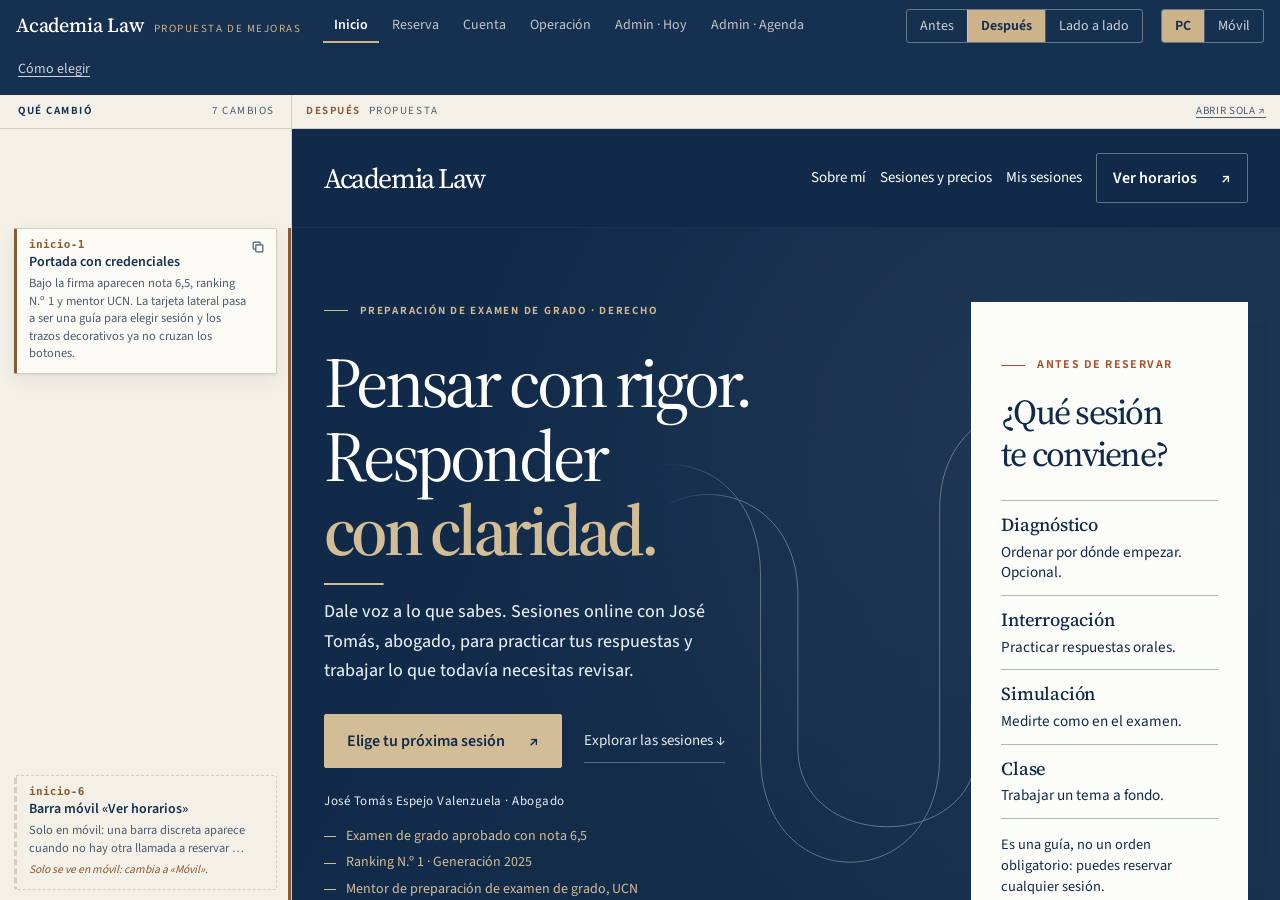
==== v2/index.html @ 195be753 "Versión de prueba en /v2: antes, después y lado a lado con un código por cambio" ====
<!doctype html>
<html lang="es">
<head>
<meta charset="utf-8">
<meta name="viewport" content="width=device-width,initial-scale=1">
<meta name="robots" content="noindex,nofollow">
<title>Academia Law · Propuesta de mejoras</title>
<style>
@font-face{font-family:"Source Serif";src:url("sitio/propuesta/visual/assets/fonts/source-serif-4.ttf") format("truetype");font-weight:200 900;font-display:swap}
@font-face{font-family:"Source Sans";src:url("sitio/propuesta/visual/assets/fonts/source-sans-3.ttf") format("truetype");font-weight:200 900;font-display:swap}
:root{--tinta:#16304f;--tinta-2:#4b5d70;--papel:#fbfaf5;--crema:#f3f0e7;--fondo:#e7e4da;--linea:#d3cfc2;--cobre:#8a5a33;--cobre-suave:#f1e6d8;--oro:#cdb38a;--sombra:0 1px 2px #16304f14,0 6px 18px #16304f12}
*{box-sizing:border-box}
html,body{margin:0;height:100%;overflow:hidden}
body{height:100dvh;display:grid;grid-template-rows:auto minmax(0,1fr) auto;background:var(--fondo);color:var(--tinta);font:14px/1.45 "Source Sans",system-ui,sans-serif;-webkit-font-smoothing:antialiased}
button,select{font:inherit;color:inherit}
button{cursor:pointer}
:focus-visible{outline:2px solid var(--cobre);outline-offset:2px}

/* Barra superior */
.barra{display:flex;align-items:center;gap:10px 18px;flex-wrap:wrap;padding:9px 16px;background:var(--tinta);color:#fff}
.marca{display:flex;align-items:baseline;gap:10px;margin-right:4px;white-space:nowrap}
.marca strong{font:500 20px/1 "Source Serif",Georgia,serif;letter-spacing:-.01em}
.marca span{font-size:11px;letter-spacing:.14em;text-transform:uppercase;color:var(--oro)}
.pantallas{display:flex;gap:2px;flex-wrap:wrap}
.pantallas button{padding:6px 11px;border:0;border-bottom:2px solid transparent;background:none;color:#ffffffb8;white-space:nowrap}
.pantallas button:hover{color:#fff}
.pantallas button[aria-current="true"]{color:#fff;border-bottom-color:var(--oro);font-weight:600}
#pantalla-sel{display:none;padding:7px 9px;border:1px solid #ffffff55;border-radius:3px;background:var(--tinta);color:#fff}
.grupo{display:inline-flex;border:1px solid #ffffff59;border-radius:3px;overflow:hidden}
.grupo button{padding:6px 13px;border:0;border-left:1px solid #ffffff38;background:none;color:#ffffffc7;white-space:nowrap}
.grupo button:first-child{border-left:0}
.grupo button[aria-pressed="true"]{background:var(--oro);color:var(--tinta);font-weight:650}
.grupo.modo{margin-left:auto}
.enlace{padding:6px 2px;border:0;background:none;color:#ffffffc7;text-decoration:underline;text-underline-offset:3px;white-space:nowrap}
.enlace:hover{color:#fff}

/* Zona central */
.vista{display:grid;grid-template-columns:292px minmax(0,1fr);min-height:0}
.riel{position:relative;min-height:0;overflow:hidden;background:var(--crema);border-right:1px solid var(--linea)}
.riel-cab{position:absolute;inset:0 0 auto 0;height:34px;display:flex;align-items:center;justify-content:space-between;gap:8px;padding:0 16px 0 18px;border-bottom:1px solid var(--linea);background:var(--crema);z-index:3;font-size:11px;letter-spacing:.14em;text-transform:uppercase;color:var(--tinta-2)}
.riel-cab b{font-weight:650;color:var(--tinta)}
.notas{position:absolute;inset:34px 0 0 0;overflow:hidden}
.tramo{position:absolute;right:0;width:3px;background:var(--cobre);opacity:.35;transition:opacity .15s}
.tramo.activo{opacity:1}
.nota{position:absolute;left:14px;right:14px;display:block;padding:9px 30px 10px 12px;border:1px solid var(--linea);border-left:3px solid var(--oro);border-radius:2px;background:var(--papel);text-align:left;box-shadow:0 1px 1px #16304f0a;transition:border-color .15s,box-shadow .15s}
.nota:hover{box-shadow:var(--sombra)}
.nota.activa{border-left-color:var(--cobre);box-shadow:var(--sombra);z-index:2}
.nota .cod{display:block;font:600 11px/1.2 ui-monospace,SFMono-Regular,Consolas,monospace;letter-spacing:.03em;color:var(--cobre)}
.nota strong{display:block;margin-top:3px;font:600 14px/1.25 "Source Sans",system-ui,sans-serif}
.nota .det{display:-webkit-box;-webkit-box-orient:vertical;-webkit-line-clamp:2;overflow:hidden;margin-top:4px;font-size:12.5px;line-height:1.4;color:var(--tinta-2)}
.nota.activa .det,.nota:hover .det{display:block}
.nota .aviso{display:block;margin-top:5px;font-size:11.5px;font-style:italic;color:var(--cobre)}
.nota .aviso[hidden]{display:none}
.nota.sin-bloque{border-left-color:var(--linea);border-style:dashed;background:none;box-shadow:none}
.copiar{position:absolute;top:6px;right:6px;width:24px;height:24px;display:grid;place-items:center;padding:0;border:0;border-radius:2px;background:none;color:var(--tinta-2);opacity:0;transition:opacity .15s}
.nota:hover .copiar,.nota.activa .copiar,.copiar:focus-visible{opacity:1}
.copiar:hover{background:var(--cobre-suave);color:var(--cobre)}
.copiar svg{width:14px;height:14px}
.vacio{position:absolute;left:18px;right:18px;top:18px;margin:0;font-size:13px;color:var(--tinta-2)}

.escena{position:relative;min-width:0;min-height:0}
.marco{position:absolute;inset:0;display:grid;grid-template-rows:34px minmax(0,1fr)}
.rotulo{display:flex;align-items:center;gap:8px;margin:0;padding:0 14px;border-bottom:1px solid var(--linea);background:var(--crema);font-size:11px;letter-spacing:.14em;text-transform:uppercase;color:var(--tinta-2);white-space:nowrap;overflow:hidden}
.rotulo b{font-weight:650;color:var(--tinta)}
.rotulo a{margin-left:auto;color:inherit;letter-spacing:.06em;text-underline-offset:3px}
.marco[data-lado="despues"] .rotulo b{color:var(--cobre)}
.lienzo{position:relative;overflow:hidden;min-height:0;background:var(--fondo)}
.lienzo iframe{position:absolute;top:0;left:0;border:0;background:#fff;transform-origin:0 0}
.escena[data-ancho="movil"] .lienzo iframe{box-shadow:0 0 0 1px var(--linea),var(--sombra)}
.escena[data-modo="antes"] .marco[data-lado="despues"],.escena[data-modo="despues"] .marco[data-lado="antes"]{visibility:hidden;pointer-events:none}
.escena[data-modo="lado"] .marco[data-lado="antes"]{right:auto;width:calc(50% - 1px);border-right:1px solid var(--linea)}
.escena[data-modo="lado"] .marco[data-lado="despues"]{left:auto;width:50%}

/* Marcas sobre el borde (pantallas angostas, sin riel) */
.marcas{position:absolute;inset:0;pointer-events:none;display:none;overflow:hidden}
.marcas .tramo{left:0;right:auto;opacity:.75}
.punto{position:absolute;left:3px;min-width:19px;height:19px;padding:0 4px;border:0;border-radius:10px;background:var(--cobre);color:#fff;font:650 10.5px/19px "Source Sans",system-ui,sans-serif;text-align:center;pointer-events:auto;box-shadow:0 1px 3px #0003}
.punto.activo{background:var(--tinta)}

/* Barra inferior (pantallas angostas) */
.pie{display:none;align-items:stretch;gap:0;background:var(--papel);border-top:1px solid var(--linea)}
.pie button{border:0;background:none}
.pie .paso{width:46px;font-size:20px;color:var(--tinta)}
.pie .paso:disabled{opacity:.3}
.pie .actual{flex:1;min-width:0;padding:8px 4px;text-align:left}
.pie .actual em{display:block;font:600 11px/1.2 ui-monospace,Consolas,monospace;font-style:normal;color:var(--cobre)}
.pie .actual strong{display:block;font-size:14px;font-weight:600;white-space:nowrap;overflow:hidden;text-overflow:ellipsis}

dialog{max-width:min(560px,calc(100vw - 28px));max-height:calc(100dvh - 28px);padding:0;border:0;border-top:3px solid var(--cobre);border-radius:2px;background:var(--papel);color:var(--tinta);box-shadow:0 18px 60px #0b1b2e55}
dialog::backdrop{background:#0b1b2e73}
.dlg{padding:22px 24px 20px;overflow:auto}
.dlg h2{margin:0 0 10px;font:500 24px/1.15 "Source Serif",Georgia,serif;letter-spacing:-.01em}
.dlg h3{margin:18px 0 6px;font-size:11px;letter-spacing:.14em;text-transform:uppercase;color:var(--tinta-2)}
.dlg p,.dlg li{font-size:14.5px;line-height:1.5}
.dlg ol{margin:0;padding-left:20px}
.dlg li{margin:5px 0}
.dlg code{padding:1px 5px;border-radius:2px;background:var(--cobre-suave);font:600 12.5px ui-monospace,Consolas,monospace;color:var(--cobre)}
.dlg .fino{font-size:12.5px;color:var(--tinta-2)}
.indice{display:grid;gap:0;margin:0;padding:0;list-style:none}
.indice li{margin:0}
.indice button{display:grid;grid-template-columns:96px 1fr;gap:10px;width:100%;padding:6px 8px;border:0;border-radius:2px;background:none;text-align:left}
.indice button:hover{background:var(--cobre-suave)}
.indice em{font:600 12px/1.5 ui-monospace,Consolas,monospace;font-style:normal;color:var(--cobre)}
.dlg-pie{display:flex;justify-content:flex-end;gap:10px;margin-top:18px}
.btn{padding:8px 16px;border:1px solid var(--tinta);border-radius:2px;background:var(--tinta);color:#fff;font-weight:600}
.btn.sec{background:none;color:var(--tinta)}
.sr{position:absolute;width:1px;height:1px;overflow:hidden;clip-path:inset(50%)}

@media(max-width:1180px){.pantallas{display:none}#pantalla-sel{display:block}}
@media(max-width:820px){
 .vista{grid-template-columns:minmax(0,1fr)}.riel{display:none}.marcas{display:block}.pie{display:flex}
 .barra{gap:8px 10px;padding:8px 10px}.marca span,[data-solo="ancho"],[data-modo-btn="lado"]{display:none}.marca strong{font-size:17px}
 .grupo.modo{margin-left:auto}.grupo button{padding:6px 11px}#pantalla-sel{max-width:44vw}
 .marco{grid-template-rows:26px minmax(0,1fr)}.rotulo{font-size:10px;padding:0 10px}.rotulo a{display:none}
}
</style>
</head>
<body>
<header class="barra">
 <div class="marca"><strong>Academia Law</strong><span>Propuesta de mejoras</span></div>
 <nav class="pantallas" id="pantallas" aria-label="Pantalla"></nav>
 <select id="pantalla-sel" aria-label="Pantalla"></select>
 <div class="grupo modo" role="group" aria-label="Versión">
  <button type="button" data-modo-btn="antes" title="Sitio actual (tecla 1)">Antes</button>
  <button type="button" data-modo-btn="despues" title="Propuesta (tecla 2)">Después</button>
  <button type="button" data-modo-btn="lado" title="Las dos a la vez (tecla 3)">Lado a lado</button>
 </div>
 <div class="grupo" role="group" aria-label="Dispositivo" data-solo="ancho">
  <button type="button" data-ancho-btn="pc">PC</button>
  <button type="button" data-ancho-btn="movil">Móvil</button>
 </div>
 <button type="button" class="enlace" id="ayuda-btn">Cómo elegir</button>
</header>

<main class="vista">
 <aside class="riel" aria-label="Cambios de esta pantalla">
  <div class="riel-cab"><b id="riel-titulo">Qué cambia</b><span id="riel-cuenta"></span></div>
  <div class="notas" id="notas"></div>
 </aside>
 <div class="escena" id="escena" data-modo="despues" data-ancho="pc">
  <section class="marco" data-lado="antes" aria-label="Antes: sitio actual">
   <p class="rotulo"><b>Antes</b> sitio actual <a id="abrir-antes" target="_blank" rel="noopener">Abrir sola ↗</a></p>
   <div class="lienzo"><iframe id="f-antes" title="Sitio actual"></iframe><div class="marcas" data-marcas="antes"></div></div>
  </section>
  <section class="marco" data-lado="despues" aria-label="Después: propuesta">
   <p class="rotulo"><b>Después</b> propuesta <a id="abrir-despues" target="_blank" rel="noopener">Abrir sola ↗</a></p>
   <div class="lienzo"><iframe id="f-despues" title="Propuesta"></iframe><div class="marcas" data-marcas="despues"></div></div>
  </section>
 </div>
</main>

<footer class="pie">
 <button type="button" class="paso" id="prev" aria-label="Cambio anterior">‹</button>
 <button type="button" class="actual" id="actual" aria-haspopup="dialog"><em id="actual-cod"></em><strong id="actual-tit"></strong></button>
 <button type="button" class="paso" id="next" aria-label="Cambio siguiente">›</button>
</footer>

<dialog id="ayuda" aria-labelledby="ayuda-t"><div class="dlg">
 <h2 id="ayuda-t">Cómo elegir qué adoptar</h2>
 <ol>
  <li>Recorre cada pantalla. Los bloques marcados al margen son los que cambian; cada uno tiene un <strong>código</strong>, por ejemplo <code>inicio-3</code>.</li>
  <li>Alterna <strong>Antes</strong> y <strong>Después</strong> para compararlo con el sitio de hoy.</li>
  <li>Dile a tu asistente de IA qué códigos no quieres: «apaga <code>inicio-3</code> y <code>cuenta-5</code>». Cada código es una línea en <code>plataforma/public/visual/mejoras.js</code>; borrarla devuelve esa parte a como está hoy.</li>
 </ol>
 <p class="fino">El resto de la guía para el asistente está en <code>plataforma/PROPUESTA.md</code>, dentro del pull request. Esta vista usa datos ficticios y no guarda nada.</p>
 <h3>Todos los cambios</h3>
 <ul class="indice" id="indice"></ul>
 <div class="dlg-pie"><form method="dialog"><button class="btn">Entendido</button></form></div>
</div></dialog>

<dialog id="hoja" aria-labelledby="hoja-t"><div class="dlg">
 <p class="fino" style="margin:0"><code id="hoja-cod"></code></p>
 <h2 id="hoja-t" style="margin-top:8px"></h2>
 <p id="hoja-det"></p>
 <div class="dlg-pie"><button type="button" class="btn sec" id="hoja-copiar">Copiar código</button><form method="dialog"><button class="btn">Cerrar</button></form></div>
</div></dialog>
<div id="live" class="sr" role="status" aria-live="polite"></div>

<script>
'use strict';
const $ = (id) => document.getElementById(id);
const clamp = (v, a, b) => Math.max(a, Math.min(b, v));
const params = new URLSearchParams(location.search);
const LADOS = ['antes', 'despues'];
const marco = { antes: $('f-antes'), despues: $('f-despues') };
const ICONO_COPIAR = '<svg viewBox="0 0 16 16" fill="none" stroke="currentColor" stroke-width="1.4" aria-hidden="true"><rect x="5.5" y="5.5" width="8" height="8" rx="1"/><path d="M10.5 5.5v-2a1 1 0 0 0-1-1h-6a1 1 0 0 0-1 1v6a1 1 0 0 0 1 1h2"/></svg>';

let datos = { pantallas: [], cambios: {} };
let pantalla = 'home', modo = 'despues', ancho = 'pc';
let entradas = [], cambio = null, seguirHasta = 0, irPendiente = null;
const geo = { antes: null, despues: null }, escala = { antes: 1, despues: 1 }, listo = { antes: false, despues: false };

const angosto = () => matchMedia('(max-width:820px)').matches;
const principal = () => (modo === 'antes' ? 'antes' : 'despues');   // marco que guía el riel
const otro = (l) => (l === 'antes' ? 'despues' : 'antes');
const selector = (e, lado) => (lado === 'antes' ? e.antes : e.despues);

function urlSitio(lado) {
  const admin = pantalla === 'admin' || pantalla === 'agenda';
  const u = new URL('sitio/' + (lado === 'antes' ? 'original' : 'propuesta') + '/index.html', location.href);
  u.searchParams.set('view', admin ? 'admin' : pantalla);
  u.searchParams.set('escenario', admin ? 'admin' : 'student');
  if (pantalla === 'agenda') u.searchParams.set('cmp', 'agenda');
  if (pantalla === 'operation') u.searchParams.set('operation', 'op-fixture-c');
  if (lado === 'despues' && params.get('mejoras')) u.searchParams.set('mejoras', params.get('mejoras'));
  return u.href;
}
const enviar = (lado, msg) => marco[lado].contentWindow?.postMessage(msg, location.origin);
const estadoPara = (lado) => ({ type: 'academia-compare', cmd: 'estado', solo: false, vacio: '', foco: null, escala: escala[lado],
  entradas: entradas.map((e, i) => ({ id: e.codigo, n: i + 1, titulo: e.titulo, sel: selector(e, lado) })) });

/* Tamaño de cada marco: ancho real de página y escala para que quepa. */
function ajustar() {
  for (const lado of LADOS) {
    const f = marco[lado], l = f.parentElement, W = l.clientWidth, H = l.clientHeight;
    if (!W || !H) continue;
    const pagina = angosto() ? W : ancho === 'movil' ? Math.min(390, W) : modo === 'lado' ? Math.max(W, 1180) : W;
    const k = Math.min(1, W / pagina);
    f.style.width = pagina + 'px';
    f.style.height = Math.ceil(H / k) + 'px';
    f.style.left = Math.max(0, Math.round((W - pagina * k) / 2)) + 'px';
    f.style.transform = k === 1 ? 'none' : 'scale(' + k + ')';
    if (Math.abs(k - escala[lado]) > 0.0005) { escala[lado] = k; enviar(lado, { type: 'academia-compare', cmd: 'escala', escala: k }); }
  }
  pintar();
}

/* Correspondencia de posición entre los dos sitios, anclada en los bloques con cambios. */
function mapear(desde, hacia, y) {
  const gX = geo[desde], gO = geo[hacia];
  if (!gX || !gO) return null;
  const alto = marco[desde].parentElement.clientHeight / (escala[desde] || 1), ref = y + alto * 0.3;
  const o = new Map(gO.b.map((b) => [b.id, b]));
  const bx = gX.b.filter((b) => o.has(b.id) && b.h > 0).sort((a, b) => a.t - b.t);
  if (!bx.length) return gX.m > 0 ? (y / gX.m) * gO.m : 0;
  let dentro = null;
  for (const b of bx) if (ref >= b.t && ref < b.t + b.h && (!dentro || b.h < dentro.h)) dentro = b;
  let refO;
  if (dentro) { const q = o.get(dentro.id); refO = q.t + ((ref - dentro.t) / dentro.h) * q.h; }
  else {
    const prev = bx.filter((b) => b.t + b.h <= ref).at(-1), next = bx.find((b) => b.t > ref);
    if (!prev) { const q = o.get(next.id); refO = next.t > 0 ? (ref / next.t) * q.t : 0; }
    else if (!next) { const q = o.get(prev.id); refO = q.t + q.h + (ref - prev.t - prev.h); }
    else { const p = o.get(prev.id), q = o.get(next.id), a = prev.t + prev.h, b = next.t, oa = p.t + p.h, ob = q.t; refO = ob >= oa && b > a ? oa + ((ref - a) / (b - a)) * (ob - oa) : oa + (ref - a); }
  }
  return clamp(Math.round(refO - alto * 0.3), 0, gO.m);
}

/* Riel de notas (pantallas anchas) y marcas sobre el borde (angostas). */
function nota(e) {
  const n = document.createElement('div'); n.className = 'nota'; n.dataset.id = e.codigo; n.tabIndex = 0; n.setAttribute('role', 'button');
  n.innerHTML = '<span class="cod"></span><strong></strong><span class="det"></span><span class="aviso" hidden></span><button type="button" class="copiar" title="Copiar código">' + ICONO_COPIAR + '<span class="sr">Copiar código</span></button>';
  n.querySelector('.cod').textContent = e.codigo; n.querySelector('strong').textContent = e.titulo; n.querySelector('.det').textContent = e.detalle;
  n.setAttribute('aria-label', e.codigo + ': ' + e.titulo + '. ' + e.detalle);
  return n;
}
function pintar() {
  const lado = principal(), g = geo[lado], k = escala[lado];
  $('riel-titulo').textContent = modo === 'antes' ? 'Qué va a cambiar' : 'Qué cambió';
  $('riel-cuenta').textContent = entradas.length ? entradas.length + (entradas.length === 1 ? ' cambio' : ' cambios') : '';
  const caja = $('notas'), H = caja.clientHeight, vivos = new Set();
  if (caja.offsetParent !== null) {
    const bloques = new Map((g ? g.b : []).map((b) => [b.id, b]));
    let piso = 0;
    const sueltas = [];
    for (const e of entradas) {
      const b = bloques.get(e.codigo);
      if (!b) { if (g) sueltas.push(e); continue; }
      const top = (b.t - g.y) * k, alto = Math.max(6, b.h * k);
      if (!(top < H && top + alto > 0)) continue;
      let tr = caja.querySelector('.tramo[data-id="' + e.codigo + '"]'), no = caja.querySelector('.nota[data-id="' + e.codigo + '"]');
      if (!tr) { tr = document.createElement('div'); tr.className = 'tramo'; tr.dataset.id = e.codigo; caja.append(tr); }
      if (!no) { no = nota(e); caja.append(no); }
      vivos.add(tr); vivos.add(no);
      no.classList.remove('sin-bloque'); no.querySelector('.aviso').hidden = true;
      const act = e.codigo === cambio; tr.classList.toggle('activo', act); no.classList.toggle('activa', act);
      tr.style.top = top + 'px'; tr.style.height = alto + 'px';
      const h = no.offsetHeight || 60;
      let y = clamp(top, 10, Math.max(10, top + alto - h));
      y = Math.max(Math.min(y, H - h - 10), piso + 8);
      no.style.top = y + 'px'; piso = y + h;
    }
    // Cambios sin bloque en esta versión o ancho: se listan al final, sin tramo.
    let fondo = H - 10;
    for (const e of sueltas.reverse()) {
      let no = caja.querySelector('.nota[data-id="' + e.codigo + '"]');
      if (!no) { no = nota(e); caja.append(no); }
      vivos.add(no); no.classList.add('sin-bloque'); no.classList.toggle('activa', e.codigo === cambio);
      const av = no.querySelector('.aviso'); av.hidden = false;
      av.textContent = selector(e, lado) === null ? 'Es nuevo: no existe en el sitio actual.' : e.solo === 'movil' ? 'Solo se ve en móvil: cambia a «Móvil».' : 'No está a la vista en esta versión.';
      const h = no.offsetHeight || 70; fondo -= h; if (fondo < piso + 8) { no.remove(); vivos.delete(no); fondo += h; continue; }
      no.style.top = fondo + 'px'; fondo -= 8;
    }
    for (const n of Array.from(caja.children)) if (!vivos.has(n)) n.remove();
    if (!caja.children.length) { const p = document.createElement('p'); p.className = 'vacio'; p.textContent = !g ? 'Cargando…' : entradas.length ? 'Ningún cambio a la vista aquí: sigue bajando.' : 'Esta pantalla no tiene cambios.'; caja.append(p); }
  }
  for (const l of LADOS) {
    const capa = document.querySelector('[data-marcas="' + l + '"]'), gl = geo[l], kl = escala[l], Hl = capa.clientHeight, x0 = parseFloat(marco[l].style.left) || 0;
    const usados = new Set();
    if (capa.offsetParent !== null && gl) entradas.forEach((e, i) => {
      const b = gl.b.find((x) => x.id === e.codigo); if (!b) return;
      const top = (b.t - gl.y) * kl, alto = Math.max(6, b.h * kl); if (!(top < Hl && top + alto > 0)) return;
      let tr = capa.querySelector('.tramo[data-id="' + e.codigo + '"]'), pt = capa.querySelector('.punto[data-id="' + e.codigo + '"]');
      if (!tr) { tr = document.createElement('div'); tr.className = 'tramo'; tr.dataset.id = e.codigo; capa.append(tr); }
      if (!pt) { pt = document.createElement('button'); pt.type = 'button'; pt.className = 'punto'; pt.dataset.id = e.codigo; pt.textContent = i + 1; pt.setAttribute('aria-label', 'Cambio ' + e.codigo + ': ' + e.titulo); capa.append(pt); }
      usados.add(tr); usados.add(pt);
      tr.style.left = x0 + 'px'; tr.style.top = top + 'px'; tr.style.height = alto + 'px';
      pt.style.left = x0 + 3 + 'px'; pt.style.top = clamp(top + 4, 4, Math.max(4, top + alto - 23)) + 'px';
      pt.classList.toggle('activo', e.codigo === cambio);
    });
    for (const n of Array.from(capa.children)) if (!usados.has(n)) n.remove();
  }
  const i = entradas.findIndex((e) => e.codigo === cambio), e = entradas[i];
  $('actual-cod').textContent = e ? e.codigo + ' · ' + (i + 1) + ' de ' + entradas.length : '';
  $('actual-tit').textContent = e ? e.titulo : 'Sin cambios en esta pantalla';
  $('prev').disabled = i <= 0; $('next').disabled = i < 0 || i >= entradas.length - 1;
}

function seguir() {
  const lado = principal(), g = geo[lado];
  if (!g || performance.now() < seguirHasta || !g.b.length) return;
  const ref = g.y + (marco[lado].parentElement.clientHeight / (escala[lado] || 1)) * 0.3;
  let mejor = null;
  for (const b of g.b) if (b.t <= ref && (!mejor || b.t >= mejor.t)) mejor = b;
  if (!mejor) mejor = g.b.reduce((a, b) => (b.t < a.t ? b : a));
  if (mejor.id !== cambio && entradas.some((e) => e.codigo === mejor.id)) { cambio = mejor.id; guardarURL(); }
}
function elegir(id, anunciar = true) {
  const e = entradas.find((x) => x.codigo === id); if (!e) return;
  cambio = id; seguirHasta = performance.now() + 1200;
  for (const l of LADOS) enviar(l, { type: 'academia-compare', cmd: 'ir', id, f: 0, margen: 28 });
  guardarURL(); pintar();
  if (anunciar) $('live').textContent = 'Cambio ' + e.codigo + ': ' + e.titulo;
}
function mover(d) { const i = entradas.findIndex((e) => e.codigo === cambio), n = entradas[clamp(i + d, 0, entradas.length - 1)]; if (n && n.codigo !== cambio) elegir(n.codigo); }
async function copiar(codigo, boton) {
  try { await navigator.clipboard.writeText(codigo); $('live').textContent = 'Código ' + codigo + ' copiado'; if (boton) { boton.dataset.t = boton.textContent; boton.textContent = 'Copiado ✓'; setTimeout(() => { boton.textContent = boton.dataset.t; }, 1500); } }
  catch { $('live').textContent = codigo; }
}

function guardarURL() {
  const u = new URL(location.href);
  u.searchParams.set('view', pantalla); u.searchParams.set('modo', modo);
  if (ancho === 'movil') u.searchParams.set('ancho', 'movil'); else u.searchParams.delete('ancho');
  if (cambio) u.searchParams.set('cambio', cambio); else u.searchParams.delete('cambio');
  history.replaceState(null, '', u);
}
function pintarControles() {
  for (const b of document.querySelectorAll('[data-modo-btn]')) b.setAttribute('aria-pressed', String(b.dataset.modoBtn === modo));
  for (const b of document.querySelectorAll('[data-ancho-btn]')) b.setAttribute('aria-pressed', String(b.dataset.anchoBtn === ancho));
  for (const b of $('pantallas').children) b.setAttribute('aria-current', String(b.dataset.id === pantalla));
  $('pantalla-sel').value = pantalla;
  $('escena').dataset.modo = modo; $('escena').dataset.ancho = ancho;
}
function fijarModo(m) { if (!['antes', 'despues', 'lado'].includes(m) || (m === 'lado' && angosto())) return; modo = m; pintarControles(); guardarURL(); requestAnimationFrame(ajustar); $('live').textContent = m === 'antes' ? 'Antes: sitio actual' : m === 'despues' ? 'Después: propuesta' : 'Lado a lado'; }
function fijarAncho(a) { ancho = a === 'movil' ? 'movil' : 'pc'; pintarControles(); guardarURL(); requestAnimationFrame(ajustar); }
function fijarPantalla(p, foco) {
  if (!datos.pantallas.some((x) => x.id === p)) return;
  pantalla = p; entradas = datos.cambios[p] || []; cambio = foco && entradas.some((e) => e.codigo === foco) ? foco : entradas[0]?.codigo ?? null;
  irPendiente = foco && cambio === foco ? foco : null;
  for (const l of LADOS) { geo[l] = null; listo[l] = false; marco[l].src = urlSitio(l); $('abrir-' + l).href = urlSitio(l); }
  $('notas').replaceChildren(); pintarControles(); guardarURL(); ajustar();
}

addEventListener('message', (ev) => {
  const lado = LADOS.find((l) => ev.source === marco[l].contentWindow);
  if (!lado || ev.origin !== location.origin) return;
  const d = ev.data; if (!d || typeof d !== 'object') return;
  if (d.type === 'academia-compare-ready') {
    listo[lado] = true; enviar(lado, estadoPara(lado));
    if (irPendiente && listo.antes && listo.despues) { const id = irPendiente; irPendiente = null; setTimeout(() => elegir(id, false), 700); }
  } else if (d.type === 'academia-compare-geo' && Number.isFinite(d.y) && Array.isArray(d.b)) {
    geo[lado] = { y: d.y, m: Number.isFinite(d.m) ? d.m : 0, b: d.b.filter((x) => x && typeof x.id === 'string' && Number.isFinite(x.t) && Number.isFinite(x.h)).slice(0, 60) };
    if (lado === principal()) seguir();
    pintar();
  } else if (d.type === 'academia-scroll' && Number.isFinite(d.y)) {
    // La persona mueve este marco: el otro lo acompaña bloque a bloque.
    if (geo[lado]) geo[lado].y = d.y;
    const y = mapear(lado, otro(lado), d.y);
    if (y !== null) enviar(otro(lado), { type: 'academia-scroll-to', y });
  }
});

$('notas').addEventListener('click', (ev) => { const n = ev.target.closest('.nota'); if (!n) return; if (ev.target.closest('.copiar')) copiar(n.dataset.id); else elegir(n.dataset.id); });
$('notas').addEventListener('keydown', (ev) => { if ((ev.key === 'Enter' || ev.key === ' ') && ev.target.classList.contains('nota')) { ev.preventDefault(); elegir(ev.target.dataset.id); } });
$('notas').addEventListener('wheel', (ev) => { const l = principal(); enviar(l, { type: 'academia-compare', cmd: 'rueda', dy: ev.deltaY / (escala[l] || 1) }); }, { passive: true });
document.addEventListener('click', (ev) => {
  const m = ev.target.closest('[data-modo-btn]'); if (m) return fijarModo(m.dataset.modoBtn);
  const a = ev.target.closest('[data-ancho-btn]'); if (a) return fijarAncho(a.dataset.anchoBtn);
  const p = ev.target.closest('.punto'); if (p) { elegir(p.dataset.id); abrirHoja(); return; }
  const ix = ev.target.closest('[data-ir]'); if (ix) { $('ayuda').close(); const [pan, cod] = ix.dataset.ir.split('|'); if (pan === pantalla) elegir(cod); else fijarPantalla(pan, cod); }
});
function abrirHoja() { const e = entradas.find((x) => x.codigo === cambio); if (!e) return; $('hoja-cod').textContent = e.codigo; $('hoja-t').textContent = e.titulo; $('hoja-det').textContent = e.detalle; $('hoja').showModal(); }
$('actual').addEventListener('click', abrirHoja);
$('hoja-copiar').addEventListener('click', (ev) => copiar(cambio, ev.currentTarget));
$('prev').addEventListener('click', () => mover(-1));
$('next').addEventListener('click', () => mover(1));
$('ayuda-btn').addEventListener('click', () => $('ayuda').showModal());
$('pantalla-sel').addEventListener('change', (ev) => fijarPantalla(ev.target.value));
document.addEventListener('keydown', (ev) => {
  if (ev.target.closest('select,input,textarea,dialog') || ev.ctrlKey || ev.metaKey || ev.altKey) return;
  const k = ev.key.toLowerCase();
  if (k === '1') fijarModo('antes'); else if (k === '2') fijarModo('despues'); else if (k === '3') fijarModo('lado');
  else if (k === ' ' && !ev.target.closest('button,a,[role=button]')) { ev.preventDefault(); fijarModo(modo === 'antes' ? 'despues' : 'antes'); }
  else if (k === 'j' || k === 'arrowdown') { ev.preventDefault(); mover(1); } else if (k === 'k' || k === 'arrowup') { ev.preventDefault(); mover(-1); }
});
new ResizeObserver(() => { if (angosto() && modo === 'lado') { modo = 'despues'; pintarControles(); } ajustar(); }).observe($('escena'));

(async () => {
  try { const r = await fetch('cambios.json', { cache: 'no-store' }); datos = await r.json(); } catch { datos = { pantallas: [], cambios: {} }; }
  for (const p of datos.pantallas) {
    const b = document.createElement('button'); b.type = 'button'; b.dataset.id = p.id; b.textContent = p.nombre; b.addEventListener('click', () => fijarPantalla(p.id)); $('pantallas').append(b);
    $('pantalla-sel').append(new Option(p.nombre, p.id));
  }
  const vistos = new Set();
  for (const p of datos.pantallas) for (const e of datos.cambios[p.id] || []) {
    if (vistos.has(e.codigo)) continue; vistos.add(e.codigo);
    const li = document.createElement('li'), b = document.createElement('button'); b.type = 'button'; b.dataset.ir = p.id + '|' + e.codigo;
    b.innerHTML = '<em></em><span></span>'; b.firstChild.textContent = e.codigo; b.lastChild.textContent = e.titulo + ' · ' + p.nombre; li.append(b); $('indice').append(li);
  }
  if (['antes', 'despues', 'lado'].includes(params.get('modo'))) modo = params.get('modo');
  if (angosto() && modo === 'lado') modo = 'despues';
  if (params.get('ancho') === 'movil') ancho = 'movil';
  const inicial = datos.pantallas.some((p) => p.id === params.get('view')) ? params.get('view') : datos.pantallas[0]?.id;
  if (inicial) fijarPantalla(inicial, params.get('cambio'));
})();
</script>
</body>
</html>
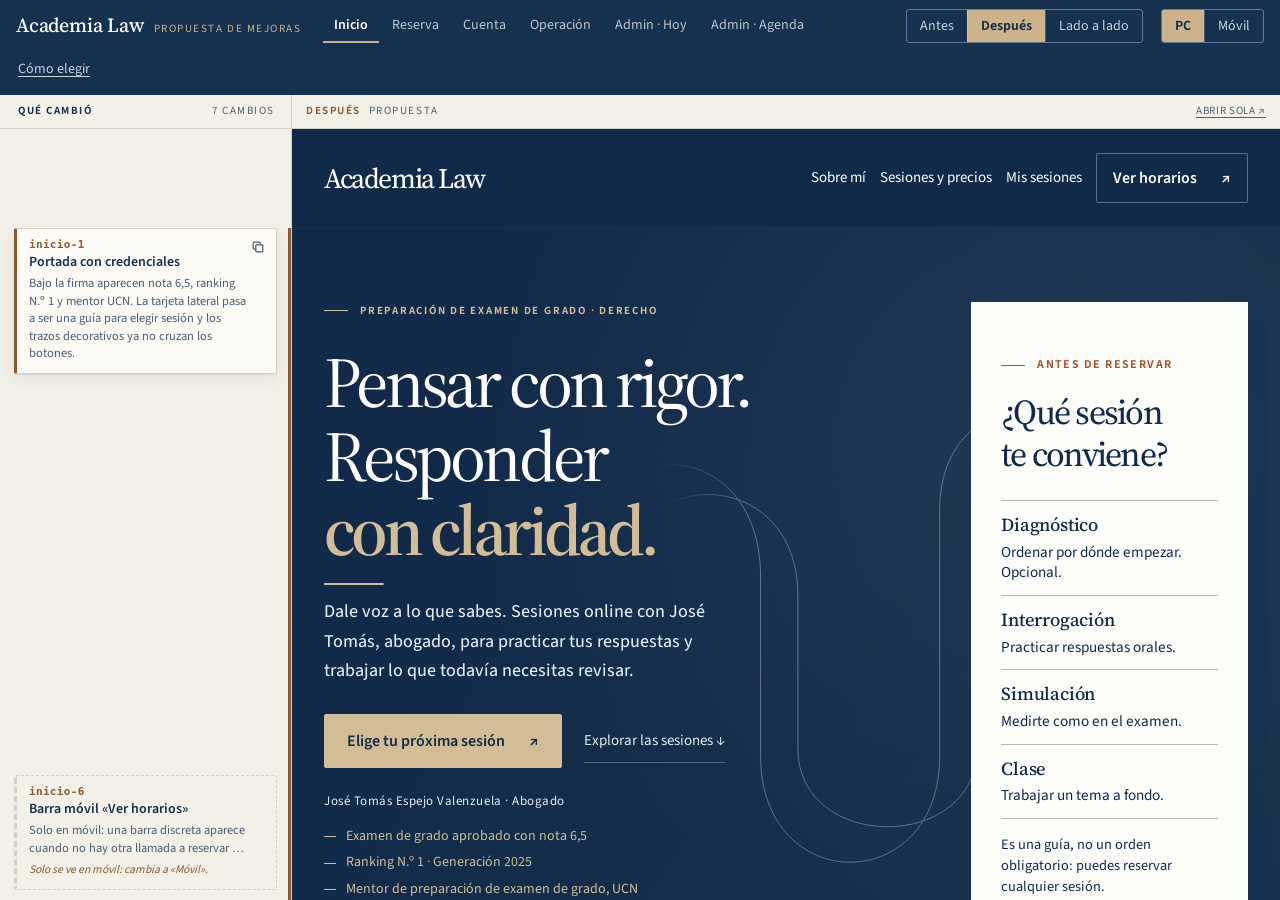
==== commit a55812a8: "v2: el modo elegido se conserva al cambiar el ancho" ====
--- a/v2/index.html
+++ b/v2/index.html
@@ -191,7 +191,8 @@
 const geo = { antes: null, despues: null }, escala = { antes: 1, despues: 1 }, listo = { antes: false, despues: false };
 
 const angosto = () => matchMedia('(max-width:820px)').matches;
-const principal = () => (modo === 'antes' ? 'antes' : 'despues');   // marco que guía el riel
+const efectivo = () => (modo === 'lado' && angosto() ? 'despues' : modo); // en pantallas angostas no hay lado a lado
+const principal = () => (efectivo() === 'antes' ? 'antes' : 'despues');   // marco que guía el riel
 const otro = (l) => (l === 'antes' ? 'despues' : 'antes');
 const selector = (e, lado) => (lado === 'antes' ? e.antes : e.despues);
 
@@ -214,7 +215,7 @@
   for (const lado of LADOS) {
     const f = marco[lado], l = f.parentElement, W = l.clientWidth, H = l.clientHeight;
     if (!W || !H) continue;
-    const pagina = angosto() ? W : ancho === 'movil' ? Math.min(390, W) : modo === 'lado' ? Math.max(W, 1180) : W;
+    const pagina = angosto() ? W : ancho === 'movil' ? Math.min(390, W) : efectivo() === 'lado' ? Math.max(W, 1180) : W;
     const k = Math.min(1, W / pagina);
     f.style.width = pagina + 'px';
     f.style.height = Math.ceil(H / k) + 'px';
@@ -256,7 +257,7 @@
 }
 function pintar() {
   const lado = principal(), g = geo[lado], k = escala[lado];
-  $('riel-titulo').textContent = modo === 'antes' ? 'Qué va a cambiar' : 'Qué cambió';
+  $('riel-titulo').textContent = efectivo() === 'antes' ? 'Qué va a cambiar' : 'Qué cambió';
   $('riel-cuenta').textContent = entradas.length ? entradas.length + (entradas.length === 1 ? ' cambio' : ' cambios') : '';
   const caja = $('notas'), H = caja.clientHeight, vivos = new Set();
   if (caja.offsetParent !== null) {
@@ -346,11 +347,11 @@
   history.replaceState(null, '', u);
 }
 function pintarControles() {
-  for (const b of document.querySelectorAll('[data-modo-btn]')) b.setAttribute('aria-pressed', String(b.dataset.modoBtn === modo));
+  for (const b of document.querySelectorAll('[data-modo-btn]')) b.setAttribute('aria-pressed', String(b.dataset.modoBtn === efectivo()));
   for (const b of document.querySelectorAll('[data-ancho-btn]')) b.setAttribute('aria-pressed', String(b.dataset.anchoBtn === ancho));
   for (const b of $('pantallas').children) b.setAttribute('aria-current', String(b.dataset.id === pantalla));
   $('pantalla-sel').value = pantalla;
-  $('escena').dataset.modo = modo; $('escena').dataset.ancho = ancho;
+  $('escena').dataset.modo = efectivo(); $('escena').dataset.ancho = ancho;
 }
 function fijarModo(m) { if (!['antes', 'despues', 'lado'].includes(m) || (m === 'lado' && angosto())) return; modo = m; pintarControles(); guardarURL(); requestAnimationFrame(ajustar); $('live').textContent = m === 'antes' ? 'Antes: sitio actual' : m === 'despues' ? 'Después: propuesta' : 'Lado a lado'; }
 function fijarAncho(a) { ancho = a === 'movil' ? 'movil' : 'pc'; pintarControles(); guardarURL(); requestAnimationFrame(ajustar); }
@@ -401,10 +402,10 @@
   if (ev.target.closest('select,input,textarea,dialog') || ev.ctrlKey || ev.metaKey || ev.altKey) return;
   const k = ev.key.toLowerCase();
   if (k === '1') fijarModo('antes'); else if (k === '2') fijarModo('despues'); else if (k === '3') fijarModo('lado');
-  else if (k === ' ' && !ev.target.closest('button,a,[role=button]')) { ev.preventDefault(); fijarModo(modo === 'antes' ? 'despues' : 'antes'); }
+  else if (k === ' ' && !ev.target.closest('button,a,[role=button]')) { ev.preventDefault(); fijarModo(efectivo() === 'antes' ? 'despues' : 'antes'); }
   else if (k === 'j' || k === 'arrowdown') { ev.preventDefault(); mover(1); } else if (k === 'k' || k === 'arrowup') { ev.preventDefault(); mover(-1); }
 });
-new ResizeObserver(() => { if (angosto() && modo === 'lado') { modo = 'despues'; pintarControles(); } ajustar(); }).observe($('escena'));
+new ResizeObserver(() => { if ($('escena').dataset.modo !== efectivo()) pintarControles(); ajustar(); }).observe($('escena'));
 
 (async () => {
   try { const r = await fetch('cambios.json', { cache: 'no-store' }); datos = await r.json(); } catch { datos = { pantallas: [], cambios: {} }; }
@@ -419,7 +420,6 @@
     b.innerHTML = '<em></em><span></span>'; b.firstChild.textContent = e.codigo; b.lastChild.textContent = e.titulo + ' · ' + p.nombre; li.append(b); $('indice').append(li);
   }
   if (['antes', 'despues', 'lado'].includes(params.get('modo'))) modo = params.get('modo');
-  if (angosto() && modo === 'lado') modo = 'despues';
   if (params.get('ancho') === 'movil') ancho = 'movil';
   const inicial = datos.pantallas.some((p) => p.id === params.get('view')) ? params.get('view') : datos.pantallas[0]?.id;
   if (inicial) fijarPantalla(inicial, params.get('cambio'));
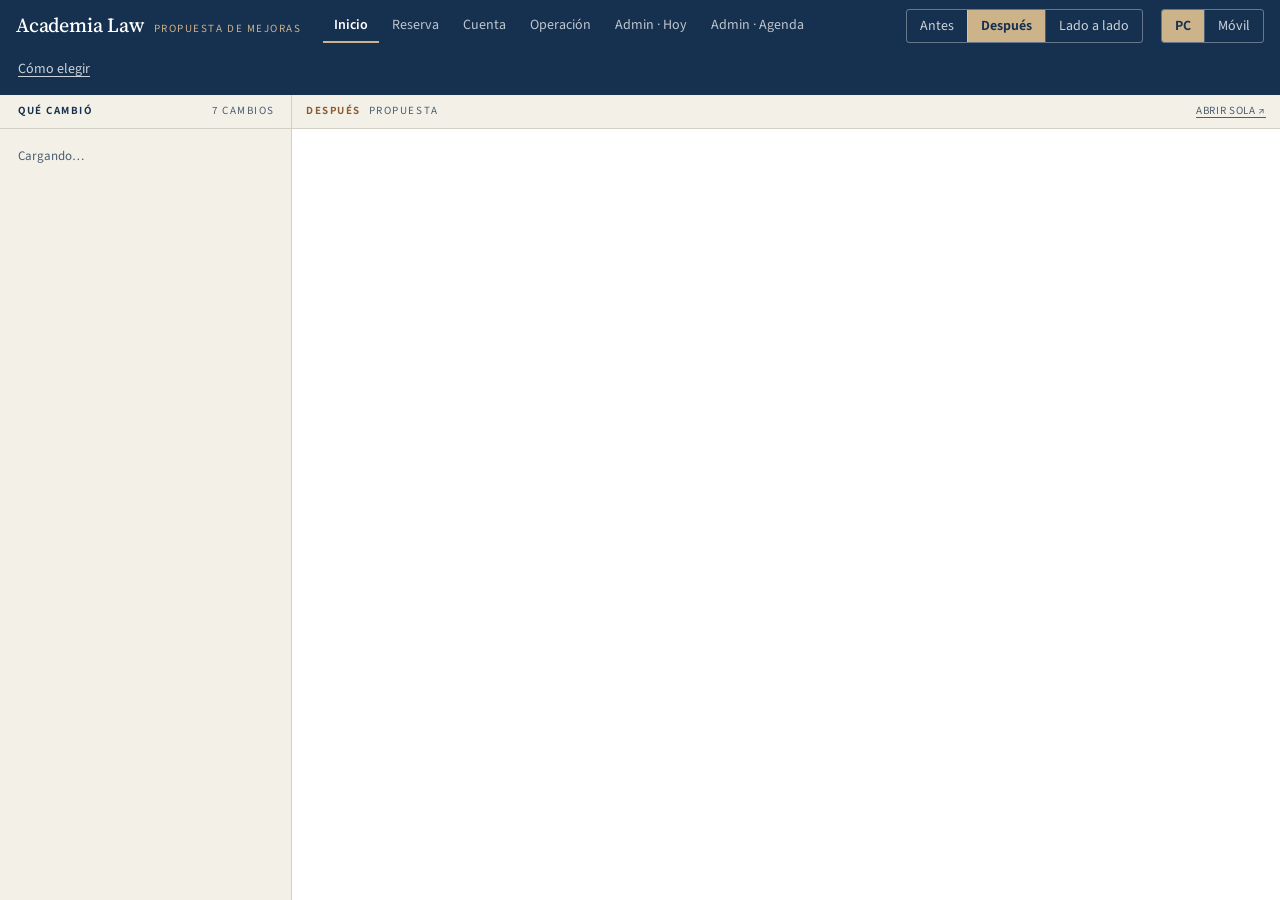
==== commit 7ed660bd: "Vista previa nueva: antes, después y lado a lado con un código por cambio" ====
--- a/v2/index.html
+++ b/v2/index.html
@@ -1,429 +1 @@
-<!doctype html>
-<html lang="es">
-<head>
-<meta charset="utf-8">
-<meta name="viewport" content="width=device-width,initial-scale=1">
-<meta name="robots" content="noindex,nofollow">
-<title>Academia Law · Propuesta de mejoras</title>
-<style>
-@font-face{font-family:"Source Serif";src:url("sitio/propuesta/visual/assets/fonts/source-serif-4.ttf") format("truetype");font-weight:200 900;font-display:swap}
-@font-face{font-family:"Source Sans";src:url("sitio/propuesta/visual/assets/fonts/source-sans-3.ttf") format("truetype");font-weight:200 900;font-display:swap}
-:root{--tinta:#16304f;--tinta-2:#4b5d70;--papel:#fbfaf5;--crema:#f3f0e7;--fondo:#e7e4da;--linea:#d3cfc2;--cobre:#8a5a33;--cobre-suave:#f1e6d8;--oro:#cdb38a;--sombra:0 1px 2px #16304f14,0 6px 18px #16304f12}
-*{box-sizing:border-box}
-html,body{margin:0;height:100%;overflow:hidden}
-body{height:100dvh;display:grid;grid-template-rows:auto minmax(0,1fr) auto;background:var(--fondo);color:var(--tinta);font:14px/1.45 "Source Sans",system-ui,sans-serif;-webkit-font-smoothing:antialiased}
-button,select{font:inherit;color:inherit}
-button{cursor:pointer}
-:focus-visible{outline:2px solid var(--cobre);outline-offset:2px}
-
-/* Barra superior */
-.barra{display:flex;align-items:center;gap:10px 18px;flex-wrap:wrap;padding:9px 16px;background:var(--tinta);color:#fff}
-.marca{display:flex;align-items:baseline;gap:10px;margin-right:4px;white-space:nowrap}
-.marca strong{font:500 20px/1 "Source Serif",Georgia,serif;letter-spacing:-.01em}
-.marca span{font-size:11px;letter-spacing:.14em;text-transform:uppercase;color:var(--oro)}
-.pantallas{display:flex;gap:2px;flex-wrap:wrap}
-.pantallas button{padding:6px 11px;border:0;border-bottom:2px solid transparent;background:none;color:#ffffffb8;white-space:nowrap}
-.pantallas button:hover{color:#fff}
-.pantallas button[aria-current="true"]{color:#fff;border-bottom-color:var(--oro);font-weight:600}
-#pantalla-sel{display:none;padding:7px 9px;border:1px solid #ffffff55;border-radius:3px;background:var(--tinta);color:#fff}
-.grupo{display:inline-flex;border:1px solid #ffffff59;border-radius:3px;overflow:hidden}
-.grupo button{padding:6px 13px;border:0;border-left:1px solid #ffffff38;background:none;color:#ffffffc7;white-space:nowrap}
-.grupo button:first-child{border-left:0}
-.grupo button[aria-pressed="true"]{background:var(--oro);color:var(--tinta);font-weight:650}
-.grupo.modo{margin-left:auto}
-.enlace{padding:6px 2px;border:0;background:none;color:#ffffffc7;text-decoration:underline;text-underline-offset:3px;white-space:nowrap}
-.enlace:hover{color:#fff}
-
-/* Zona central */
-.vista{display:grid;grid-template-columns:292px minmax(0,1fr);min-height:0}
-.riel{position:relative;min-height:0;overflow:hidden;background:var(--crema);border-right:1px solid var(--linea)}
-.riel-cab{position:absolute;inset:0 0 auto 0;height:34px;display:flex;align-items:center;justify-content:space-between;gap:8px;padding:0 16px 0 18px;border-bottom:1px solid var(--linea);background:var(--crema);z-index:3;font-size:11px;letter-spacing:.14em;text-transform:uppercase;color:var(--tinta-2)}
-.riel-cab b{font-weight:650;color:var(--tinta)}
-.notas{position:absolute;inset:34px 0 0 0;overflow:hidden}
-.tramo{position:absolute;right:0;width:3px;background:var(--cobre);opacity:.35;transition:opacity .15s}
-.tramo.activo{opacity:1}
-.nota{position:absolute;left:14px;right:14px;display:block;padding:9px 30px 10px 12px;border:1px solid var(--linea);border-left:3px solid var(--oro);border-radius:2px;background:var(--papel);text-align:left;box-shadow:0 1px 1px #16304f0a;transition:border-color .15s,box-shadow .15s}
-.nota:hover{box-shadow:var(--sombra)}
-.nota.activa{border-left-color:var(--cobre);box-shadow:var(--sombra);z-index:2}
-.nota .cod{display:block;font:600 11px/1.2 ui-monospace,SFMono-Regular,Consolas,monospace;letter-spacing:.03em;color:var(--cobre)}
-.nota strong{display:block;margin-top:3px;font:600 14px/1.25 "Source Sans",system-ui,sans-serif}
-.nota .det{display:-webkit-box;-webkit-box-orient:vertical;-webkit-line-clamp:2;overflow:hidden;margin-top:4px;font-size:12.5px;line-height:1.4;color:var(--tinta-2)}
-.nota.activa .det,.nota:hover .det{display:block}
-.nota .aviso{display:block;margin-top:5px;font-size:11.5px;font-style:italic;color:var(--cobre)}
-.nota .aviso[hidden]{display:none}
-.nota.sin-bloque{border-left-color:var(--linea);border-style:dashed;background:none;box-shadow:none}
-.copiar{position:absolute;top:6px;right:6px;width:24px;height:24px;display:grid;place-items:center;padding:0;border:0;border-radius:2px;background:none;color:var(--tinta-2);opacity:0;transition:opacity .15s}
-.nota:hover .copiar,.nota.activa .copiar,.copiar:focus-visible{opacity:1}
-.copiar:hover{background:var(--cobre-suave);color:var(--cobre)}
-.copiar svg{width:14px;height:14px}
-.vacio{position:absolute;left:18px;right:18px;top:18px;margin:0;font-size:13px;color:var(--tinta-2)}
-
-.escena{position:relative;min-width:0;min-height:0}
-.marco{position:absolute;inset:0;display:grid;grid-template-rows:34px minmax(0,1fr)}
-.rotulo{display:flex;align-items:center;gap:8px;margin:0;padding:0 14px;border-bottom:1px solid var(--linea);background:var(--crema);font-size:11px;letter-spacing:.14em;text-transform:uppercase;color:var(--tinta-2);white-space:nowrap;overflow:hidden}
-.rotulo b{font-weight:650;color:var(--tinta)}
-.rotulo a{margin-left:auto;color:inherit;letter-spacing:.06em;text-underline-offset:3px}
-.marco[data-lado="despues"] .rotulo b{color:var(--cobre)}
-.lienzo{position:relative;overflow:hidden;min-height:0;background:var(--fondo)}
-.lienzo iframe{position:absolute;top:0;left:0;border:0;background:#fff;transform-origin:0 0}
-.escena[data-ancho="movil"] .lienzo iframe{box-shadow:0 0 0 1px var(--linea),var(--sombra)}
-.escena[data-modo="antes"] .marco[data-lado="despues"],.escena[data-modo="despues"] .marco[data-lado="antes"]{visibility:hidden;pointer-events:none}
-.escena[data-modo="lado"] .marco[data-lado="antes"]{right:auto;width:calc(50% - 1px);border-right:1px solid var(--linea)}
-.escena[data-modo="lado"] .marco[data-lado="despues"]{left:auto;width:50%}
-
-/* Marcas sobre el borde (pantallas angostas, sin riel) */
-.marcas{position:absolute;inset:0;pointer-events:none;display:none;overflow:hidden}
-.marcas .tramo{left:0;right:auto;opacity:.75}
-.punto{position:absolute;left:3px;min-width:19px;height:19px;padding:0 4px;border:0;border-radius:10px;background:var(--cobre);color:#fff;font:650 10.5px/19px "Source Sans",system-ui,sans-serif;text-align:center;pointer-events:auto;box-shadow:0 1px 3px #0003}
-.punto.activo{background:var(--tinta)}
-
-/* Barra inferior (pantallas angostas) */
-.pie{display:none;align-items:stretch;gap:0;background:var(--papel);border-top:1px solid var(--linea)}
-.pie button{border:0;background:none}
-.pie .paso{width:46px;font-size:20px;color:var(--tinta)}
-.pie .paso:disabled{opacity:.3}
-.pie .actual{flex:1;min-width:0;padding:8px 4px;text-align:left}
-.pie .actual em{display:block;font:600 11px/1.2 ui-monospace,Consolas,monospace;font-style:normal;color:var(--cobre)}
-.pie .actual strong{display:block;font-size:14px;font-weight:600;white-space:nowrap;overflow:hidden;text-overflow:ellipsis}
-
-dialog{max-width:min(560px,calc(100vw - 28px));max-height:calc(100dvh - 28px);padding:0;border:0;border-top:3px solid var(--cobre);border-radius:2px;background:var(--papel);color:var(--tinta);box-shadow:0 18px 60px #0b1b2e55}
-dialog::backdrop{background:#0b1b2e73}
-.dlg{padding:22px 24px 20px;overflow:auto}
-.dlg h2{margin:0 0 10px;font:500 24px/1.15 "Source Serif",Georgia,serif;letter-spacing:-.01em}
-.dlg h3{margin:18px 0 6px;font-size:11px;letter-spacing:.14em;text-transform:uppercase;color:var(--tinta-2)}
-.dlg p,.dlg li{font-size:14.5px;line-height:1.5}
-.dlg ol{margin:0;padding-left:20px}
-.dlg li{margin:5px 0}
-.dlg code{padding:1px 5px;border-radius:2px;background:var(--cobre-suave);font:600 12.5px ui-monospace,Consolas,monospace;color:var(--cobre)}
-.dlg .fino{font-size:12.5px;color:var(--tinta-2)}
-.indice{display:grid;gap:0;margin:0;padding:0;list-style:none}
-.indice li{margin:0}
-.indice button{display:grid;grid-template-columns:96px 1fr;gap:10px;width:100%;padding:6px 8px;border:0;border-radius:2px;background:none;text-align:left}
-.indice button:hover{background:var(--cobre-suave)}
-.indice em{font:600 12px/1.5 ui-monospace,Consolas,monospace;font-style:normal;color:var(--cobre)}
-.dlg-pie{display:flex;justify-content:flex-end;gap:10px;margin-top:18px}
-.btn{padding:8px 16px;border:1px solid var(--tinta);border-radius:2px;background:var(--tinta);color:#fff;font-weight:600}
-.btn.sec{background:none;color:var(--tinta)}
-.sr{position:absolute;width:1px;height:1px;overflow:hidden;clip-path:inset(50%)}
-
-@media(max-width:1180px){.pantallas{display:none}#pantalla-sel{display:block}}
-@media(max-width:820px){
- .vista{grid-template-columns:minmax(0,1fr)}.riel{display:none}.marcas{display:block}.pie{display:flex}
- .barra{gap:8px 10px;padding:8px 10px}.marca span,[data-solo="ancho"],[data-modo-btn="lado"]{display:none}.marca strong{font-size:17px}
- .grupo.modo{margin-left:auto}.grupo button{padding:6px 11px}#pantalla-sel{max-width:44vw}
- .marco{grid-template-rows:26px minmax(0,1fr)}.rotulo{font-size:10px;padding:0 10px}.rotulo a{display:none}
-}
-</style>
-</head>
-<body>
-<header class="barra">
- <div class="marca"><strong>Academia Law</strong><span>Propuesta de mejoras</span></div>
- <nav class="pantallas" id="pantallas" aria-label="Pantalla"></nav>
- <select id="pantalla-sel" aria-label="Pantalla"></select>
- <div class="grupo modo" role="group" aria-label="Versión">
-  <button type="button" data-modo-btn="antes" title="Sitio actual (tecla 1)">Antes</button>
-  <button type="button" data-modo-btn="despues" title="Propuesta (tecla 2)">Después</button>
-  <button type="button" data-modo-btn="lado" title="Las dos a la vez (tecla 3)">Lado a lado</button>
- </div>
- <div class="grupo" role="group" aria-label="Dispositivo" data-solo="ancho">
-  <button type="button" data-ancho-btn="pc">PC</button>
-  <button type="button" data-ancho-btn="movil">Móvil</button>
- </div>
- <button type="button" class="enlace" id="ayuda-btn">Cómo elegir</button>
-</header>
-
-<main class="vista">
- <aside class="riel" aria-label="Cambios de esta pantalla">
-  <div class="riel-cab"><b id="riel-titulo">Qué cambia</b><span id="riel-cuenta"></span></div>
-  <div class="notas" id="notas"></div>
- </aside>
- <div class="escena" id="escena" data-modo="despues" data-ancho="pc">
-  <section class="marco" data-lado="antes" aria-label="Antes: sitio actual">
-   <p class="rotulo"><b>Antes</b> sitio actual <a id="abrir-antes" target="_blank" rel="noopener">Abrir sola ↗</a></p>
-   <div class="lienzo"><iframe id="f-antes" title="Sitio actual"></iframe><div class="marcas" data-marcas="antes"></div></div>
-  </section>
-  <section class="marco" data-lado="despues" aria-label="Después: propuesta">
-   <p class="rotulo"><b>Después</b> propuesta <a id="abrir-despues" target="_blank" rel="noopener">Abrir sola ↗</a></p>
-   <div class="lienzo"><iframe id="f-despues" title="Propuesta"></iframe><div class="marcas" data-marcas="despues"></div></div>
-  </section>
- </div>
-</main>
-
-<footer class="pie">
- <button type="button" class="paso" id="prev" aria-label="Cambio anterior">‹</button>
- <button type="button" class="actual" id="actual" aria-haspopup="dialog"><em id="actual-cod"></em><strong id="actual-tit"></strong></button>
- <button type="button" class="paso" id="next" aria-label="Cambio siguiente">›</button>
-</footer>
-
-<dialog id="ayuda" aria-labelledby="ayuda-t"><div class="dlg">
- <h2 id="ayuda-t">Cómo elegir qué adoptar</h2>
- <ol>
-  <li>Recorre cada pantalla. Los bloques marcados al margen son los que cambian; cada uno tiene un <strong>código</strong>, por ejemplo <code>inicio-3</code>.</li>
-  <li>Alterna <strong>Antes</strong> y <strong>Después</strong> para compararlo con el sitio de hoy.</li>
-  <li>Dile a tu asistente de IA qué códigos no quieres: «apaga <code>inicio-3</code> y <code>cuenta-5</code>». Cada código es una línea en <code>plataforma/public/visual/mejoras.js</code>; borrarla devuelve esa parte a como está hoy.</li>
- </ol>
- <p class="fino">El resto de la guía para el asistente está en <code>plataforma/PROPUESTA.md</code>, dentro del pull request. Esta vista usa datos ficticios y no guarda nada.</p>
- <h3>Todos los cambios</h3>
- <ul class="indice" id="indice"></ul>
- <div class="dlg-pie"><form method="dialog"><button class="btn">Entendido</button></form></div>
-</div></dialog>
-
-<dialog id="hoja" aria-labelledby="hoja-t"><div class="dlg">
- <p class="fino" style="margin:0"><code id="hoja-cod"></code></p>
- <h2 id="hoja-t" style="margin-top:8px"></h2>
- <p id="hoja-det"></p>
- <div class="dlg-pie"><button type="button" class="btn sec" id="hoja-copiar">Copiar código</button><form method="dialog"><button class="btn">Cerrar</button></form></div>
-</div></dialog>
-<div id="live" class="sr" role="status" aria-live="polite"></div>
-
-<script>
-'use strict';
-const $ = (id) => document.getElementById(id);
-const clamp = (v, a, b) => Math.max(a, Math.min(b, v));
-const params = new URLSearchParams(location.search);
-const LADOS = ['antes', 'despues'];
-const marco = { antes: $('f-antes'), despues: $('f-despues') };
-const ICONO_COPIAR = '<svg viewBox="0 0 16 16" fill="none" stroke="currentColor" stroke-width="1.4" aria-hidden="true"><rect x="5.5" y="5.5" width="8" height="8" rx="1"/><path d="M10.5 5.5v-2a1 1 0 0 0-1-1h-6a1 1 0 0 0-1 1v6a1 1 0 0 0 1 1h2"/></svg>';
-
-let datos = { pantallas: [], cambios: {} };
-let pantalla = 'home', modo = 'despues', ancho = 'pc';
-let entradas = [], cambio = null, seguirHasta = 0, irPendiente = null;
-const geo = { antes: null, despues: null }, escala = { antes: 1, despues: 1 }, listo = { antes: false, despues: false };
-
-const angosto = () => matchMedia('(max-width:820px)').matches;
-const efectivo = () => (modo === 'lado' && angosto() ? 'despues' : modo); // en pantallas angostas no hay lado a lado
-const principal = () => (efectivo() === 'antes' ? 'antes' : 'despues');   // marco que guía el riel
-const otro = (l) => (l === 'antes' ? 'despues' : 'antes');
-const selector = (e, lado) => (lado === 'antes' ? e.antes : e.despues);
-
-function urlSitio(lado) {
-  const admin = pantalla === 'admin' || pantalla === 'agenda';
-  const u = new URL('sitio/' + (lado === 'antes' ? 'original' : 'propuesta') + '/index.html', location.href);
-  u.searchParams.set('view', admin ? 'admin' : pantalla);
-  u.searchParams.set('escenario', admin ? 'admin' : 'student');
-  if (pantalla === 'agenda') u.searchParams.set('cmp', 'agenda');
-  if (pantalla === 'operation') u.searchParams.set('operation', 'op-fixture-c');
-  if (lado === 'despues' && params.get('mejoras')) u.searchParams.set('mejoras', params.get('mejoras'));
-  return u.href;
-}
-const enviar = (lado, msg) => marco[lado].contentWindow?.postMessage(msg, location.origin);
-const estadoPara = (lado) => ({ type: 'academia-compare', cmd: 'estado', solo: false, vacio: '', foco: null, escala: escala[lado],
-  entradas: entradas.map((e, i) => ({ id: e.codigo, n: i + 1, titulo: e.titulo, sel: selector(e, lado) })) });
-
-/* Tamaño de cada marco: ancho real de página y escala para que quepa. */
-function ajustar() {
-  for (const lado of LADOS) {
-    const f = marco[lado], l = f.parentElement, W = l.clientWidth, H = l.clientHeight;
-    if (!W || !H) continue;
-    const pagina = angosto() ? W : ancho === 'movil' ? Math.min(390, W) : efectivo() === 'lado' ? Math.max(W, 1180) : W;
-    const k = Math.min(1, W / pagina);
-    f.style.width = pagina + 'px';
-    f.style.height = Math.ceil(H / k) + 'px';
-    f.style.left = Math.max(0, Math.round((W - pagina * k) / 2)) + 'px';
-    f.style.transform = k === 1 ? 'none' : 'scale(' + k + ')';
-    if (Math.abs(k - escala[lado]) > 0.0005) { escala[lado] = k; enviar(lado, { type: 'academia-compare', cmd: 'escala', escala: k }); }
-  }
-  pintar();
-}
-
-/* Correspondencia de posición entre los dos sitios, anclada en los bloques con cambios. */
-function mapear(desde, hacia, y) {
-  const gX = geo[desde], gO = geo[hacia];
-  if (!gX || !gO) return null;
-  const alto = marco[desde].parentElement.clientHeight / (escala[desde] || 1), ref = y + alto * 0.3;
-  const o = new Map(gO.b.map((b) => [b.id, b]));
-  const bx = gX.b.filter((b) => o.has(b.id) && b.h > 0).sort((a, b) => a.t - b.t);
-  if (!bx.length) return gX.m > 0 ? (y / gX.m) * gO.m : 0;
-  let dentro = null;
-  for (const b of bx) if (ref >= b.t && ref < b.t + b.h && (!dentro || b.h < dentro.h)) dentro = b;
-  let refO;
-  if (dentro) { const q = o.get(dentro.id); refO = q.t + ((ref - dentro.t) / dentro.h) * q.h; }
-  else {
-    const prev = bx.filter((b) => b.t + b.h <= ref).at(-1), next = bx.find((b) => b.t > ref);
-    if (!prev) { const q = o.get(next.id); refO = next.t > 0 ? (ref / next.t) * q.t : 0; }
-    else if (!next) { const q = o.get(prev.id); refO = q.t + q.h + (ref - prev.t - prev.h); }
-    else { const p = o.get(prev.id), q = o.get(next.id), a = prev.t + prev.h, b = next.t, oa = p.t + p.h, ob = q.t; refO = ob >= oa && b > a ? oa + ((ref - a) / (b - a)) * (ob - oa) : oa + (ref - a); }
-  }
-  return clamp(Math.round(refO - alto * 0.3), 0, gO.m);
-}
-
-/* Riel de notas (pantallas anchas) y marcas sobre el borde (angostas). */
-function nota(e) {
-  const n = document.createElement('div'); n.className = 'nota'; n.dataset.id = e.codigo; n.tabIndex = 0; n.setAttribute('role', 'button');
-  n.innerHTML = '<span class="cod"></span><strong></strong><span class="det"></span><span class="aviso" hidden></span><button type="button" class="copiar" title="Copiar código">' + ICONO_COPIAR + '<span class="sr">Copiar código</span></button>';
-  n.querySelector('.cod').textContent = e.codigo; n.querySelector('strong').textContent = e.titulo; n.querySelector('.det').textContent = e.detalle;
-  n.setAttribute('aria-label', e.codigo + ': ' + e.titulo + '. ' + e.detalle);
-  return n;
-}
-function pintar() {
-  const lado = principal(), g = geo[lado], k = escala[lado];
-  $('riel-titulo').textContent = efectivo() === 'antes' ? 'Qué va a cambiar' : 'Qué cambió';
-  $('riel-cuenta').textContent = entradas.length ? entradas.length + (entradas.length === 1 ? ' cambio' : ' cambios') : '';
-  const caja = $('notas'), H = caja.clientHeight, vivos = new Set();
-  if (caja.offsetParent !== null) {
-    const bloques = new Map((g ? g.b : []).map((b) => [b.id, b]));
-    let piso = 0;
-    const sueltas = [];
-    for (const e of entradas) {
-      const b = bloques.get(e.codigo);
-      if (!b) { if (g) sueltas.push(e); continue; }
-      const top = (b.t - g.y) * k, alto = Math.max(6, b.h * k);
-      if (!(top < H && top + alto > 0)) continue;
-      let tr = caja.querySelector('.tramo[data-id="' + e.codigo + '"]'), no = caja.querySelector('.nota[data-id="' + e.codigo + '"]');
-      if (!tr) { tr = document.createElement('div'); tr.className = 'tramo'; tr.dataset.id = e.codigo; caja.append(tr); }
-      if (!no) { no = nota(e); caja.append(no); }
-      vivos.add(tr); vivos.add(no);
-      no.classList.remove('sin-bloque'); no.querySelector('.aviso').hidden = true;
-      const act = e.codigo === cambio; tr.classList.toggle('activo', act); no.classList.toggle('activa', act);
-      tr.style.top = top + 'px'; tr.style.height = alto + 'px';
-      const h = no.offsetHeight || 60;
-      let y = clamp(top, 10, Math.max(10, top + alto - h));
-      y = Math.max(Math.min(y, H - h - 10), piso + 8);
-      no.style.top = y + 'px'; piso = y + h;
-    }
-    // Cambios sin bloque en esta versión o ancho: se listan al final, sin tramo.
-    let fondo = H - 10;
-    for (const e of sueltas.reverse()) {
-      let no = caja.querySelector('.nota[data-id="' + e.codigo + '"]');
-      if (!no) { no = nota(e); caja.append(no); }
-      vivos.add(no); no.classList.add('sin-bloque'); no.classList.toggle('activa', e.codigo === cambio);
-      const av = no.querySelector('.aviso'); av.hidden = false;
-      av.textContent = selector(e, lado) === null ? 'Es nuevo: no existe en el sitio actual.' : e.solo === 'movil' ? 'Solo se ve en móvil: cambia a «Móvil».' : 'No está a la vista en esta versión.';
-      const h = no.offsetHeight || 70; fondo -= h; if (fondo < piso + 8) { no.remove(); vivos.delete(no); fondo += h; continue; }
-      no.style.top = fondo + 'px'; fondo -= 8;
-    }
-    for (const n of Array.from(caja.children)) if (!vivos.has(n)) n.remove();
-    if (!caja.children.length) { const p = document.createElement('p'); p.className = 'vacio'; p.textContent = !g ? 'Cargando…' : entradas.length ? 'Ningún cambio a la vista aquí: sigue bajando.' : 'Esta pantalla no tiene cambios.'; caja.append(p); }
-  }
-  for (const l of LADOS) {
-    const capa = document.querySelector('[data-marcas="' + l + '"]'), gl = geo[l], kl = escala[l], Hl = capa.clientHeight, x0 = parseFloat(marco[l].style.left) || 0;
-    const usados = new Set();
-    if (capa.offsetParent !== null && gl) entradas.forEach((e, i) => {
-      const b = gl.b.find((x) => x.id === e.codigo); if (!b) return;
-      const top = (b.t - gl.y) * kl, alto = Math.max(6, b.h * kl); if (!(top < Hl && top + alto > 0)) return;
-      let tr = capa.querySelector('.tramo[data-id="' + e.codigo + '"]'), pt = capa.querySelector('.punto[data-id="' + e.codigo + '"]');
-      if (!tr) { tr = document.createElement('div'); tr.className = 'tramo'; tr.dataset.id = e.codigo; capa.append(tr); }
-      if (!pt) { pt = document.createElement('button'); pt.type = 'button'; pt.className = 'punto'; pt.dataset.id = e.codigo; pt.textContent = i + 1; pt.setAttribute('aria-label', 'Cambio ' + e.codigo + ': ' + e.titulo); capa.append(pt); }
-      usados.add(tr); usados.add(pt);
-      tr.style.left = x0 + 'px'; tr.style.top = top + 'px'; tr.style.height = alto + 'px';
-      pt.style.left = x0 + 3 + 'px'; pt.style.top = clamp(top + 4, 4, Math.max(4, top + alto - 23)) + 'px';
-      pt.classList.toggle('activo', e.codigo === cambio);
-    });
-    for (const n of Array.from(capa.children)) if (!usados.has(n)) n.remove();
-  }
-  const i = entradas.findIndex((e) => e.codigo === cambio), e = entradas[i];
-  $('actual-cod').textContent = e ? e.codigo + ' · ' + (i + 1) + ' de ' + entradas.length : '';
-  $('actual-tit').textContent = e ? e.titulo : 'Sin cambios en esta pantalla';
-  $('prev').disabled = i <= 0; $('next').disabled = i < 0 || i >= entradas.length - 1;
-}
-
-function seguir() {
-  const lado = principal(), g = geo[lado];
-  if (!g || performance.now() < seguirHasta || !g.b.length) return;
-  const ref = g.y + (marco[lado].parentElement.clientHeight / (escala[lado] || 1)) * 0.3;
-  let mejor = null;
-  for (const b of g.b) if (b.t <= ref && (!mejor || b.t >= mejor.t)) mejor = b;
-  if (!mejor) mejor = g.b.reduce((a, b) => (b.t < a.t ? b : a));
-  if (mejor.id !== cambio && entradas.some((e) => e.codigo === mejor.id)) { cambio = mejor.id; guardarURL(); }
-}
-function elegir(id, anunciar = true) {
-  const e = entradas.find((x) => x.codigo === id); if (!e) return;
-  cambio = id; seguirHasta = performance.now() + 1200;
-  for (const l of LADOS) enviar(l, { type: 'academia-compare', cmd: 'ir', id, f: 0, margen: 28 });
-  guardarURL(); pintar();
-  if (anunciar) $('live').textContent = 'Cambio ' + e.codigo + ': ' + e.titulo;
-}
-function mover(d) { const i = entradas.findIndex((e) => e.codigo === cambio), n = entradas[clamp(i + d, 0, entradas.length - 1)]; if (n && n.codigo !== cambio) elegir(n.codigo); }
-async function copiar(codigo, boton) {
-  try { await navigator.clipboard.writeText(codigo); $('live').textContent = 'Código ' + codigo + ' copiado'; if (boton) { boton.dataset.t = boton.textContent; boton.textContent = 'Copiado ✓'; setTimeout(() => { boton.textContent = boton.dataset.t; }, 1500); } }
-  catch { $('live').textContent = codigo; }
-}
-
-function guardarURL() {
-  const u = new URL(location.href);
-  u.searchParams.set('view', pantalla); u.searchParams.set('modo', modo);
-  if (ancho === 'movil') u.searchParams.set('ancho', 'movil'); else u.searchParams.delete('ancho');
-  if (cambio) u.searchParams.set('cambio', cambio); else u.searchParams.delete('cambio');
-  history.replaceState(null, '', u);
-}
-function pintarControles() {
-  for (const b of document.querySelectorAll('[data-modo-btn]')) b.setAttribute('aria-pressed', String(b.dataset.modoBtn === efectivo()));
-  for (const b of document.querySelectorAll('[data-ancho-btn]')) b.setAttribute('aria-pressed', String(b.dataset.anchoBtn === ancho));
-  for (const b of $('pantallas').children) b.setAttribute('aria-current', String(b.dataset.id === pantalla));
-  $('pantalla-sel').value = pantalla;
-  $('escena').dataset.modo = efectivo(); $('escena').dataset.ancho = ancho;
-}
-function fijarModo(m) { if (!['antes', 'despues', 'lado'].includes(m) || (m === 'lado' && angosto())) return; modo = m; pintarControles(); guardarURL(); requestAnimationFrame(ajustar); $('live').textContent = m === 'antes' ? 'Antes: sitio actual' : m === 'despues' ? 'Después: propuesta' : 'Lado a lado'; }
-function fijarAncho(a) { ancho = a === 'movil' ? 'movil' : 'pc'; pintarControles(); guardarURL(); requestAnimationFrame(ajustar); }
-function fijarPantalla(p, foco) {
-  if (!datos.pantallas.some((x) => x.id === p)) return;
-  pantalla = p; entradas = datos.cambios[p] || []; cambio = foco && entradas.some((e) => e.codigo === foco) ? foco : entradas[0]?.codigo ?? null;
-  irPendiente = foco && cambio === foco ? foco : null;
-  for (const l of LADOS) { geo[l] = null; listo[l] = false; marco[l].src = urlSitio(l); $('abrir-' + l).href = urlSitio(l); }
-  $('notas').replaceChildren(); pintarControles(); guardarURL(); ajustar();
-}
-
-addEventListener('message', (ev) => {
-  const lado = LADOS.find((l) => ev.source === marco[l].contentWindow);
-  if (!lado || ev.origin !== location.origin) return;
-  const d = ev.data; if (!d || typeof d !== 'object') return;
-  if (d.type === 'academia-compare-ready') {
-    listo[lado] = true; enviar(lado, estadoPara(lado));
-    if (irPendiente && listo.antes && listo.despues) { const id = irPendiente; irPendiente = null; setTimeout(() => elegir(id, false), 700); }
-  } else if (d.type === 'academia-compare-geo' && Number.isFinite(d.y) && Array.isArray(d.b)) {
-    geo[lado] = { y: d.y, m: Number.isFinite(d.m) ? d.m : 0, b: d.b.filter((x) => x && typeof x.id === 'string' && Number.isFinite(x.t) && Number.isFinite(x.h)).slice(0, 60) };
-    if (lado === principal()) seguir();
-    pintar();
-  } else if (d.type === 'academia-scroll' && Number.isFinite(d.y)) {
-    // La persona mueve este marco: el otro lo acompaña bloque a bloque.
-    if (geo[lado]) geo[lado].y = d.y;
-    const y = mapear(lado, otro(lado), d.y);
-    if (y !== null) enviar(otro(lado), { type: 'academia-scroll-to', y });
-  }
-});
-
-$('notas').addEventListener('click', (ev) => { const n = ev.target.closest('.nota'); if (!n) return; if (ev.target.closest('.copiar')) copiar(n.dataset.id); else elegir(n.dataset.id); });
-$('notas').addEventListener('keydown', (ev) => { if ((ev.key === 'Enter' || ev.key === ' ') && ev.target.classList.contains('nota')) { ev.preventDefault(); elegir(ev.target.dataset.id); } });
-$('notas').addEventListener('wheel', (ev) => { const l = principal(); enviar(l, { type: 'academia-compare', cmd: 'rueda', dy: ev.deltaY / (escala[l] || 1) }); }, { passive: true });
-document.addEventListener('click', (ev) => {
-  const m = ev.target.closest('[data-modo-btn]'); if (m) return fijarModo(m.dataset.modoBtn);
-  const a = ev.target.closest('[data-ancho-btn]'); if (a) return fijarAncho(a.dataset.anchoBtn);
-  const p = ev.target.closest('.punto'); if (p) { elegir(p.dataset.id); abrirHoja(); return; }
-  const ix = ev.target.closest('[data-ir]'); if (ix) { $('ayuda').close(); const [pan, cod] = ix.dataset.ir.split('|'); if (pan === pantalla) elegir(cod); else fijarPantalla(pan, cod); }
-});
-function abrirHoja() { const e = entradas.find((x) => x.codigo === cambio); if (!e) return; $('hoja-cod').textContent = e.codigo; $('hoja-t').textContent = e.titulo; $('hoja-det').textContent = e.detalle; $('hoja').showModal(); }
-$('actual').addEventListener('click', abrirHoja);
-$('hoja-copiar').addEventListener('click', (ev) => copiar(cambio, ev.currentTarget));
-$('prev').addEventListener('click', () => mover(-1));
-$('next').addEventListener('click', () => mover(1));
-$('ayuda-btn').addEventListener('click', () => $('ayuda').showModal());
-$('pantalla-sel').addEventListener('change', (ev) => fijarPantalla(ev.target.value));
-document.addEventListener('keydown', (ev) => {
-  if (ev.target.closest('select,input,textarea,dialog') || ev.ctrlKey || ev.metaKey || ev.altKey) return;
-  const k = ev.key.toLowerCase();
-  if (k === '1') fijarModo('antes'); else if (k === '2') fijarModo('despues'); else if (k === '3') fijarModo('lado');
-  else if (k === ' ' && !ev.target.closest('button,a,[role=button]')) { ev.preventDefault(); fijarModo(efectivo() === 'antes' ? 'despues' : 'antes'); }
-  else if (k === 'j' || k === 'arrowdown') { ev.preventDefault(); mover(1); } else if (k === 'k' || k === 'arrowup') { ev.preventDefault(); mover(-1); }
-});
-new ResizeObserver(() => { if ($('escena').dataset.modo !== efectivo()) pintarControles(); ajustar(); }).observe($('escena'));
-
-(async () => {
-  try { const r = await fetch('cambios.json', { cache: 'no-store' }); datos = await r.json(); } catch { datos = { pantallas: [], cambios: {} }; }
-  for (const p of datos.pantallas) {
-    const b = document.createElement('button'); b.type = 'button'; b.dataset.id = p.id; b.textContent = p.nombre; b.addEventListener('click', () => fijarPantalla(p.id)); $('pantallas').append(b);
-    $('pantalla-sel').append(new Option(p.nombre, p.id));
-  }
-  const vistos = new Set();
-  for (const p of datos.pantallas) for (const e of datos.cambios[p.id] || []) {
-    if (vistos.has(e.codigo)) continue; vistos.add(e.codigo);
-    const li = document.createElement('li'), b = document.createElement('button'); b.type = 'button'; b.dataset.ir = p.id + '|' + e.codigo;
-    b.innerHTML = '<em></em><span></span>'; b.firstChild.textContent = e.codigo; b.lastChild.textContent = e.titulo + ' · ' + p.nombre; li.append(b); $('indice').append(li);
-  }
-  if (['antes', 'despues', 'lado'].includes(params.get('modo'))) modo = params.get('modo');
-  if (params.get('ancho') === 'movil') ancho = 'movil';
-  const inicial = datos.pantallas.some((p) => p.id === params.get('view')) ? params.get('view') : datos.pantallas[0]?.id;
-  if (inicial) fijarPantalla(inicial, params.get('cambio'));
-})();
-</script>
-</body>
-</html>
+<!doctype html><html lang="es"><head><meta charset="utf-8"><meta name="robots" content="noindex,nofollow"><meta http-equiv="refresh" content="0; url=../"><title>Academia Law · Propuesta de mejoras</title></head><body><p><a href="../">La vista previa está aquí</a>.</p></body></html>
